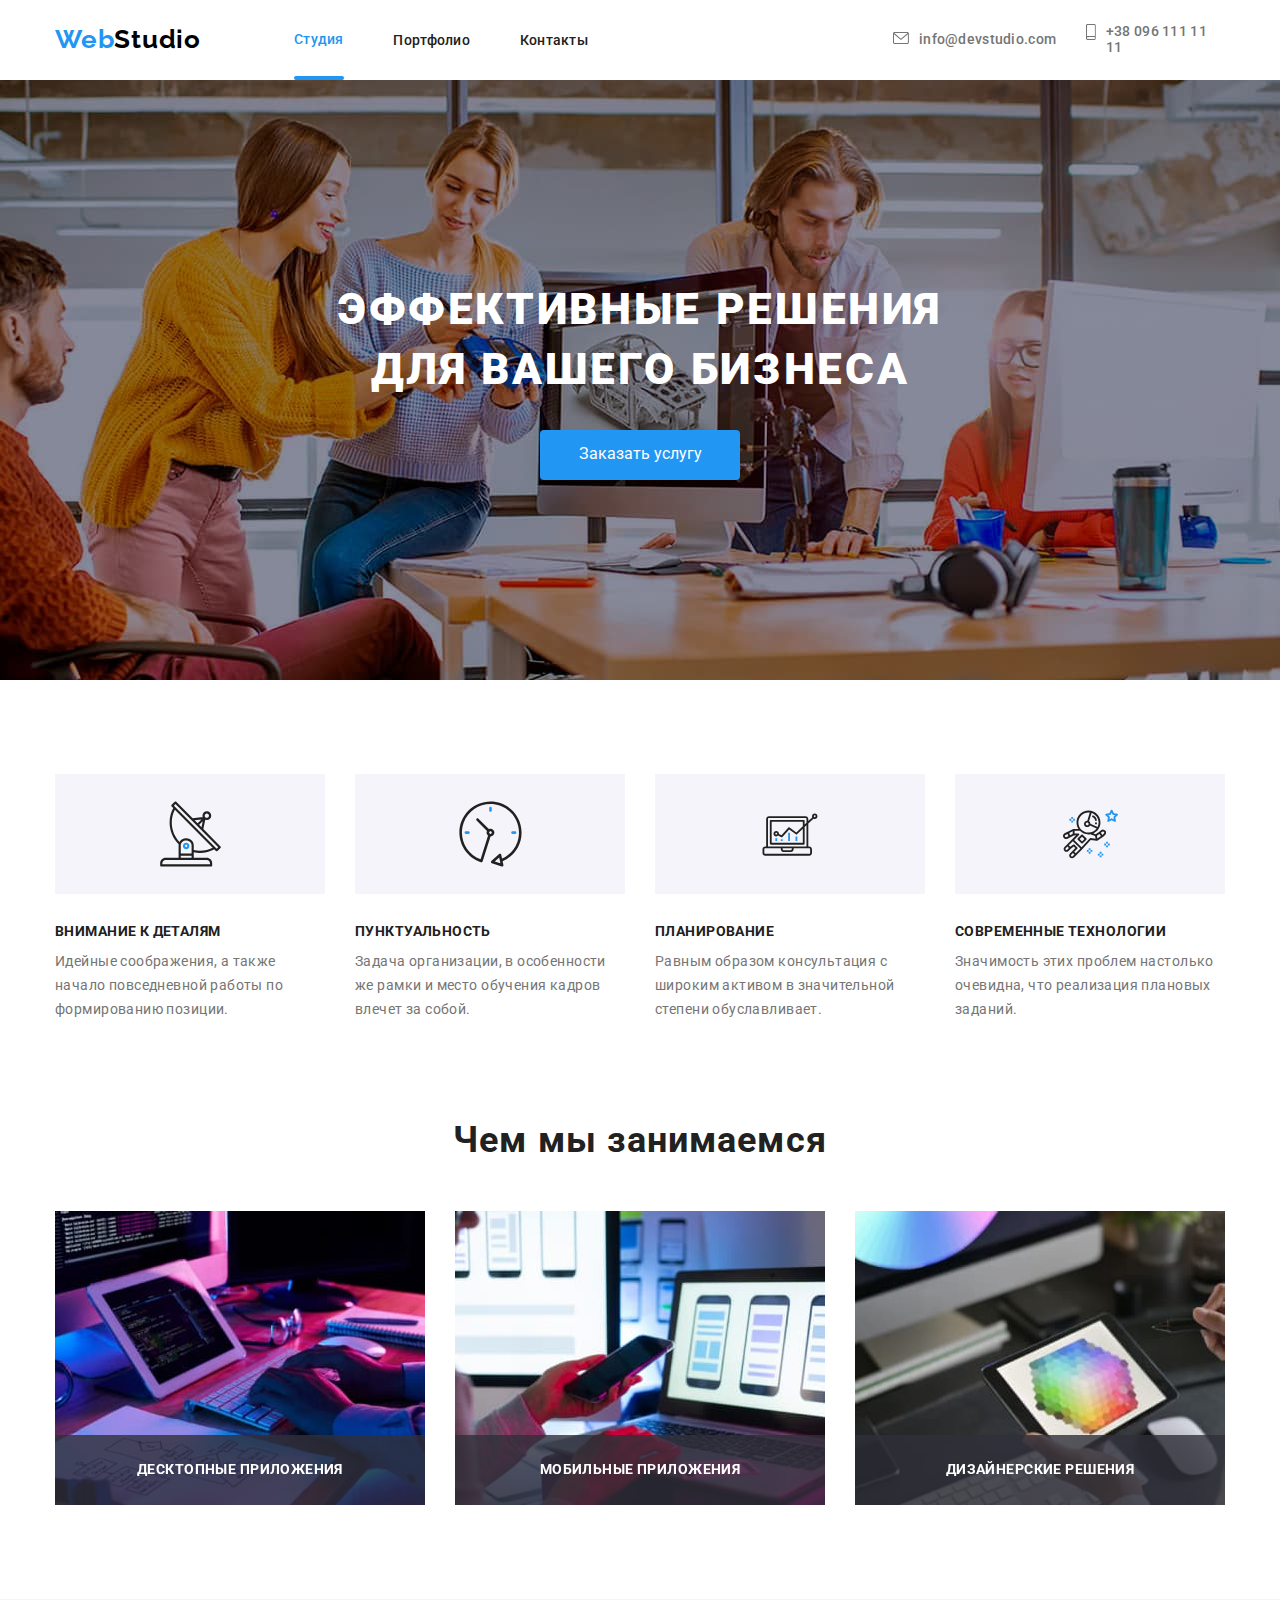
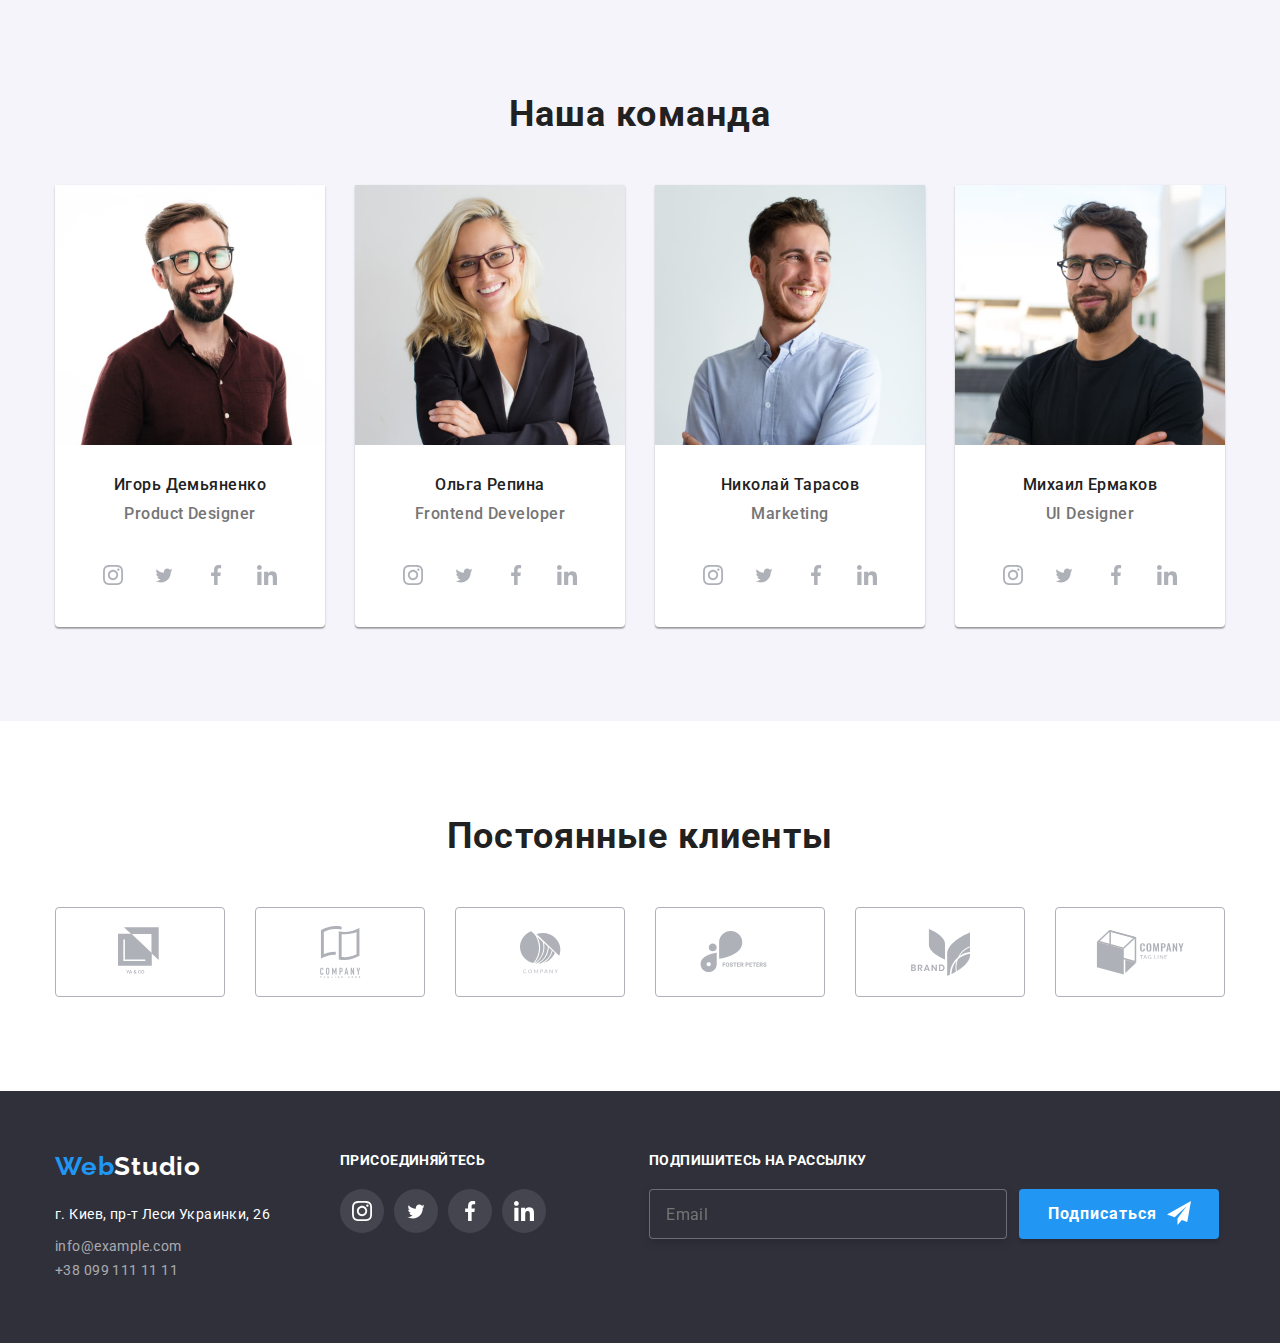
==== index.html @ d033cc45 "1st" ====
<!DOCTYPE html>
<html lang="ru">

<head>
    <meta charset="UTF-8" />
    <meta name="viewport" content="width=device-width, initial-scale=1.0" />
    <title>Web Studio</title>
    <link rel="stylesheet" href="./css/modern-normalize.min.css" />
    <link href="https://fonts.googleapis.com/css2?family=Raleway:wght@700&family=Roboto:wght@400;500;700&display=swap" rel="stylesheet">
    <link rel="stylesheet" href="./css/styles.css" />
</head>

<body>
    <!-- HEADER -->
    <header>
        <div class="main-container">
            <div class="header-block">
                <nav class="nav-container">
                    <div class="logo-top">
                        <a href="./index.html" lang="en"><span class="bluetext">Web</span>Studio</a>
                    </div>
                    <ul class="menu">
                        <li><a class="nav-con-style nav-item bluetext current-page" href="#studio">Студия</a></li>
                        <li><a class="nav-con-style nav-item" href="./portfolio.html">Портфолио</a></li>
                        <li><a class="nav-con-style nav-item" href="#contact">Контакты</a></li>
                    </ul>
                </nav>
                <ul class="contacts">
                    <li class="header-mail-phone">
                        <a class="nav-con-style contacts-item contacts-item-gap" href="mailto:info@devstudio.com">
                            <svg class="smartphone-envelope-icon" width="16" height="12">
                                <use href="./img/sprite/symbol-defs.svg#icon-envelope"></use>
                            </svg> info@devstudio.com
                        </a>
                    </li>
                    <li class="header-mail-phone">
                        <a class="nav-con-style contacts-item contacts-item-gap" href="tel:+380991111111">
                            <svg class="smartphone-envelope-icon" width="10" height="16">
                                <use href="./img/sprite/symbol-defs.svg#icon-smartphone"></use>
                            </svg> +38 096 111 11 11
                        </a>
                    </li>
                </ul>
            </div>
        </div>

    </header>
    <main>
        <!-- HERO -->
        <section class="hero">
            <div class="main-container">
                <div class="hero-block">
                    <h1 class="main-title">
                        Эффективные решения </br>
                        для вашего бизнеса
                    </h1>
                    <button class="main-title-button" data-modal-open href="">Заказать услугу</button>

                </div>
            </div>

        </section>
        <!-- ADVANTAGE -->
        <div class="main-container">
            <section class="advantage-container">
                <h2 hidden>Преимущества компании</h2>
                <ul class="advantage-list-container">
                    <li class="advantage-item">
                        <div class="icon-block">
                            <svg class="attention-icon" width="65" height="70">
                                <use href="./img/sprite/symbol-defs.svg#icon-antenna-1"></use>
                            </svg>
                        </div>
                        <h3 class="advantage-title">Внимание к деталям</h3>
                        <p class="advantage-text">
                            Идейные соображения, а также начало повседневной работы по формированию позиции.
                        </p>
                    </li>
                    <li class="advantage-item">
                        <div class="icon-block">
                            <svg class="punctuality-icon" width="65" height="70">
                                <use href="./img/sprite/symbol-defs.svg#icon-clock-1"></use>
                            </svg>
                        </div>
                        <h3 class="advantage-title">Пунктуальность</h3>
                        <p class="advantage-text">
                            Задача организации, в особенности же рамки и место обучения кадров влечет за собой.
                        </p>
                    </li>
                    <li class="advantage-item">
                        <div class="icon-block">
                            <svg class="planning-icon" width="70" height="55">
                                <use href="./img/sprite/symbol-defs.svg#icon-diagram-1"></use>
                            </svg>
                        </div>
                        <h3 class="advantage-title">Планирование</h3>
                        <p class="advantage-text">
                            Равным образом консультация с широким активом в значительной степени обуславливает.
                        </p>
                    </li>
                    <li class="advantage-item">
                        <div class="icon-block">
                            <svg class="technologies-icon" width="55" height="60">
                                <use href="./img/sprite/symbol-defs.svg#icon-astronaut-1"></use>
                            </svg>
                        </div>
                        <h3 class="advantage-title">Современные технологии</h3>
                        <p class="advantage-text">
                            Значимость этих проблем настолько очевидна, что реализация плановых заданий.
                        </p>
                    </li>
                </ul>
            </section>
        </div>
        <!-- OCCUPATION -->
        <div class="main-container">
            <section class="occupation">
                <h2 class="secondary-title">Чем мы занимаемся</h2>
                <ul class="occupation-container">
                    <li class="occupation-item">
                        <a href="">
                            <div class="occupation-card">
                                <img title="Десктопные приложения" src="./img/img1.jpg" alt="Десктопные приложения" width="370" height="294" />
                                <div class="occupation-card-label">
                                    <p class="occupation-description">Десктопные приложения</p>
                                </div>
                            </div>
                        </a>
                    </li>
                    <li class="occupation-item">
                        <a href="">
                            <div class="occupation-card">
                                <img title="Мобильные приложения" src="./img/img2.jpg" alt="Мобильные приложения" width="370" height="294" />
                                <div class="occupation-card-label">
                                    <p class="occupation-description">Мобильные приложения</p>
                                </div>
                            </div>
                        </a>
                    </li>
                    <li class="occupation-item">
                        <a href="">
                            <div class="occupation-card">
                                <img title="Дизайнерские решения" src="./img/img3.jpg" alt="Дизайнерские решения" width="370" height="294" />
                                <div class="occupation-card-label">
                                    <p class="occupation-description">Дизайнерские решения</p>
                                </div>
                            </div>
                        </a>
                    </li>
                </ul>
            </section>
        </div>
        <!-- TEAM -->
        <section class="team">
            <div class="main-container">
                <h2 class="secondary-title">Наша команда</h2>
                <ul class="team-container">
                    <li class="team-item">
                        <img class="employee-image" title="Игорь Демьяненко" src="./img/img-person1.jpg" alt="Фото Игорь Демьяненко" width="270" height="260" />
                        <h3 class="employee position-employee-style">Игорь Демьяненко</h3>
                        <p class="position position-employee-style" lang="en">Product Designer</p>
                        <ul class="team-items-icons">
                            <li>
                                <a class="team-icon" href="https://www.instagram.com">
                                    <svg class="team-card-icon-image" width="20" height="20" target="_blank" rel="noopener noreferer" aria-label="Instagram">
                                        <use href="./img/sprite/symbol-defs.svg#icon-instagram-2"></use>
                                    </svg>
                                </a>
                            </li>
                            <li>
                                <a class="team-icon" href="https://www.twitter.com">
                                    <svg class="team-card-icon-image" width="20" height="17" target="_blank" rel="noopener noreferer" aria-label="Twitter">
                                        <use href="./img/sprite/symbol-defs.svg#icon-twitter-1"></use>
                                    </svg>
                                </a>
                            </li>
                            <li>
                                <a class="team-icon" href="https://www.facebook.com/">
                                    <svg class="team-card-icon-image" width="20" height="20" target="_blank" rel="noopener noreferer" aria-label="Facebook">
                                        <use href="./img/sprite/symbol-defs.svg#icon-facebook-1"></use>
                                    </svg>
                                </a>
                            </li>
                            <li>
                                <a class="team-icon" href="https://www.linkedin.com">
                                    <svg class="team-card-icon-image" width="20" height="20" target="_blank" rel="noopener noreferer" aria-label="LinkedIn">
                                        <use href="./img/sprite/symbol-defs.svg#icon-linkedin-1-1"></use>
                                    </svg>
                                </a>
                            </li>
                        </ul>
                    </li>
                    <li class="team-item">
                        <img class="employee-image" title="Ольга Репина" src="./img/img-person2.jpg" alt="Фото Ольга Репина" width="270" height="260" />
                        <h3 class="employee position-employee-style">Ольга Репина</h3>
                        <p class="position position-employee-style" lang="en">Frontend Developer</p>
                        <ul class="team-items-icons">
                            <li>
                                <a class="team-icon" href="https://www.instagram.com">
                                    <svg class="team-card-icon-image" width="20" height="20" target="_blank" rel="noopener noreferer" aria-label="Instagram">
                                        <use href="./img/sprite/symbol-defs.svg#icon-instagram-2"></use>
                                    </svg>
                                </a>
                            </li>
                            <li>
                                <a class="team-icon" href="https://www.twitter.com">
                                    <svg class="team-card-icon-image" width="20" height="17" target="_blank" rel="noopener noreferer" aria-label="Twitter">
                                        <use href="./img/sprite/symbol-defs.svg#icon-twitter-1"></use>
                                    </svg>
                                </a>
                            </li>
                            <li>
                                <a class="team-icon" href="https://www.facebook.com/">
                                    <svg class="team-card-icon-image" width="20" height="20" target="_blank" rel="noopener noreferer" aria-label="Facebook">
                                        <use href="./img/sprite/symbol-defs.svg#icon-facebook-1"></use>
                                    </svg>
                                </a>
                            </li>
                            <li>
                                <a class="team-icon" href="https://www.linkedin.com">
                                    <svg class="team-card-icon-image" width="20" height="20" target="_blank" rel="noopener noreferer" aria-label="LinkedIn">
                                        <use href="./img/sprite/symbol-defs.svg#icon-linkedin-1-1"></use>
                                    </svg>
                                </a>
                            </li>
                        </ul>
                    </li>
                    <li class="team-item">
                        <img class="employee-image" title="Николай Тарасов" src="./img/img-person3.jpg" alt="Фото Николай Тарасов" width="270" height="260" />
                        <h3 class="employee position-employee-style">Николай Тарасов</h3>
                        <p class="position position-employee-style" lang="en">Marketing</p>
                        <ul class="team-items-icons">
                            <li>
                                <a class="team-icon" href="https://www.instagram.com">
                                    <svg class="team-card-icon-image" width="20" height="20" target="_blank" rel="noopener noreferer" aria-label="Instagram">
                                        <use href="./img/sprite/symbol-defs.svg#icon-instagram-2"></use>
                                    </svg>
                                </a>
                            </li>
                            <li>
                                <a class="team-icon" href="https://www.twitter.com">
                                    <svg class="team-card-icon-image" width="20" height="17" target="_blank" rel="noopener noreferer" aria-label="Twitter">
                                        <use href="./img/sprite/symbol-defs.svg#icon-twitter-1"></use>
                                    </svg>
                                </a>
                            </li>
                            <li>
                                <a class="team-icon" href="https://www.facebook.com/">
                                    <svg class="team-card-icon-image" width="20" height="20" target="_blank" rel="noopener noreferer" aria-label="Facebook">
                                        <use href="./img/sprite/symbol-defs.svg#icon-facebook-1"></use>
                                    </svg>
                                </a>
                            </li>
                            <li>
                                <a class="team-icon" href="https://www.linkedin.com">
                                    <svg class="team-card-icon-image" width="20" height="20" target="_blank" rel="noopener noreferer" aria-label="LinkedIn">
                                        <use href="./img/sprite/symbol-defs.svg#icon-linkedin-1-1"></use>
                                    </svg>
                                </a>
                            </li>
                        </ul>
                    </li>
                    <li class="team-item">
                        <img class="employee-image" title="Михаил Ермаков" src="./img/img-person4.jpg" alt="Фото Михаил Ермаков" width="270" height="260" />
                        <h3 class="employee position-employee-style">Михаил Ермаков</h3>
                        <p class="position position-employee-style" lang="en">UI Designer</p>
                        <ul class="team-items-icons">
                            <li>
                                <a class="team-icon" href="https://www.instagram.com">
                                    <svg class="team-card-icon-image" width="20" height="20" target="_blank" rel="noopener noreferer" aria-label="Instagram">
                                        <use href="./img/sprite/symbol-defs.svg#icon-instagram-2"></use>
                                    </svg>
                                </a>
                            </li>
                            <li>
                                <a class="team-icon" href="https://www.twitter.com">
                                    <svg class="team-card-icon-image" width="20" height="17" target="_blank" rel="noopener noreferer" aria-label="Twitter">
                                        <use href="./img/sprite/symbol-defs.svg#icon-twitter-1"></use>
                                    </svg>
                                </a>
                            </li>
                            <li>
                                <a class="team-icon" href="https://www.facebook.com/">
                                    <svg class="team-card-icon-image" width="20" height="20" target="_blank" rel="noopener noreferer" aria-label="Facebook">
                                        <use href="./img/sprite/symbol-defs.svg#icon-facebook-1"></use>
                                    </svg>
                                </a>
                            </li>
                            <li>
                                <a class="team-icon" href="https://www.linkedin.com">
                                    <svg class="team-card-icon-image" width="20" height="20" target="_blank" rel="noopener noreferer" aria-label="LinkedIn">
                                        <use href="./img/sprite/symbol-defs.svg#icon-linkedin-1-1"></use>
                                    </svg>
                                </a>
                            </li>
                        </ul>
                    </li>
                </ul>
            </div>
        </section>
        <!-- CLIENTS -->
        <div class="main-container">
            <section class="clients">
                <h2 class="secondary-title">Постоянные клиенты</h2>
                <ul class="clients-block">
                    <li>
                        <a class="clients-item" href="">
                            <svg class="client-image" width="45" height="50">
                                <use href="./img/sprite/symbol-defs.svg#icon-logo-1"></use>
                            </svg>
                        </a>
                    </li>
                    <li>
                        <a class="clients-item" href="">
                            <svg class="client-image" width="45" height="52">
                                <use href="./img/sprite/symbol-defs.svg#icon-logo-2"></use>
                            </svg>
                        </a>
                    </li>
                    <li>
                        <a class="clients-item" href="">

                            <svg class="client-image" width="41" height="43">
                                <use href="./img/sprite/symbol-defs.svg#icon-logo-3"></use>
                            </svg>

                        </a>
                    </li>
                    <li>
                        <a class="clients-item" href="">

                            <svg class="client-image" width="80" height="42">
                                <use href="./img/sprite/symbol-defs.svg#icon-logo-4"></use>
                            </svg>

                        </a>
                    </li>
                    <li>
                        <a class="clients-item" href="">

                            <svg class="client-image" width="59" height="47">
                                <use href="./img/sprite/symbol-defs.svg#icon-logo-5"></use>
                            </svg>

                        </a>
                    </li>
                    <li>
                        <a class="clients-item" href="">

                            <svg class="client-image" width="89" height="45">
                                <use href="./img/sprite/symbol-defs.svg#icon-logo-6"></use>
                            </svg>

                        </a>
                    </li>
                </ul>

            </section>
        </div>
    </main>
    <!-- FOOTER -->
    <footer class="footer">
        <div class="main-container">
            <div class="footer-wrapper">
                <div class="footer-logo-contacts">
                    <div class="logo-bottom">
                        <a href="" id="studio" lang="en"><span class="bluetext">Web</span><span
                                class="whitetext">Studio</span></a>
                    </div>
                    <address class="address">
                        <p><a id="contact"></a></p>
                        <ul class="address-list">
                            <li class="address-item address-style">г. Киев, пр-т Леси Украинки, 26</li>
                            <li><a class="address-link address-style"
                                    href="mailto:info@example.com">info@example.com</a>
                            </li>
                            <li><a class="address-link address-style" href="tel:+380991111111">+38 099 111 11 11</a>
                            </li>
                        </ul>
                    </address>
                </div>
                <section class="join">
                    <p class="join-title">присоединяйтесь</p>
                    <ul class="footer-icons">
                        <li>
                            <a href="https://www.instagram.com" class="footer-icon-item">
                                <svg class="footer-icon-image" width="20" height="20" target="_blank" rel="noopener noreferer" aria-label="Instagram">
                                    <use href="./img/sprite/symbol-defs.svg#icon-instagram-2-1"></use>
                                </svg>
                            </a>
                        </li>
                        <li>
                            <a href="https://www.twitter.com" class="footer-icon-item">
                                <svg class="footer-icon-image" width="20" height="17" target="_blank" rel="noopener noreferer" aria-label="Twitter">
                                    <use href="./img/sprite/symbol-defs.svg#icon-twitter-1-1"></use>
                                </svg>
                            </a>
                        </li>
                        <li>
                            <a href="https://www.facebook.com/" class="footer-icon-item">
                                <svg class="footer-icon-image" width="20" height="20" target="_blank" rel="noopener noreferer" aria-label="Facebook">
                                    <use href="./img/sprite/symbol-defs.svg#icon-facebook-1-1"></use>
                                </svg>
                            </a>
                        </li>
                        <li>
                            <a href="https://www.linkedin.com" class="footer-icon-item">
                                <svg class="footer-icon-image" width="20" height="20" target="_blank" rel="noopener noreferer" aria-label="LinkedIn">
                                    <use href="./img/sprite/symbol-defs.svg#icon-linkedin-1-2"></use>
                                </svg>
                            </a>
                        </li>
                    </ul>
                </section>
                <section class="subscription">
                    <p class="join-title">Подпишитесь на рассылку</p>
                    <form class="subscription-form" action="#">
                        <input class="subscription-field" type="email" name="subscription-field" placeholder="Email">
                        <a class="subscription-btn-block">
                            <button class="subscription-btn">Подписаться</button>
                            <!-- <svg class="subscription-img">
                                <use href="./img/sprite/symbol-defs-form.svg#icon-icon-send" width="24" height="24">
                                </use>
                            </svg> -->
                            <img class="subscription-img" src="./img/form-icons/icon-send.svg" alt="">
                        </a>
                    </form>
                </section>
            </div>

        </div>
    </footer>
    <!-- MODAL WINDOW -->
    <div class="backdrop is-hidden" data-modal>
        <div class="modal">
            <div class="close-btn" data-modal-close>
                <svg class="close-cross" width="18" height="18">
                    <use href="./img/sprite/symbol-defs-form.svg#icon-close-black-18dp"></use>
                </svg>
            </div>
            <form class="modal-form" action="">
                <h3 class="modal-title">Оставьте свои данные, мы вам перезвоним</h3>

                <div class="modal-row">
                    <label class="modal-input-label" for="input-name">Имя</label>
                    <div class="input-block">
                        <input class="modal-input-field" type="text" name="name" id="input-name" placeholder=" ">
                        <svg class="modal-icon-item">
                            <use href="./img/sprite/symbol-defs-form.svg#icon-person-black-18dp-1" width="18"
                                height="18">
                            </use>
                        </svg>
                    </div>
                </div>
                <div class="modal-row">
                    <label class="modal-input-label" for="input-phone">Телефон</label>
                    <div class="input-block">
                        <input class="modal-input-field" type="text" name="phone" id="input-phone" placeholder=" ">
                        <svg class="modal-icon-item">
                            <use href="./img/sprite/symbol-defs-form.svg#icon-phone-black-18dp-1" width="18"
                                height="18">
                            </use>
                        </svg>
                    </div>
                </div>
                <div class="modal-row">
                    <label class="modal-input-label" for="input-email">Почта</label>
                    <div class="input-block">
                        <input class="modal-input-field" type="text" name="email" id="input-email" placeholder=" ">
                        <svg class="modal-icon-item">
                            <use href="./img/sprite/symbol-defs-form.svg#icon-email-black-18dp-1" width="18"
                                height="18">
                            </use>
                        </svg>
                    </div>
                </div>
                <div class="modal-row">
                    <label class="modal-input-label" for="input-comment">Комментарий</label>
                    <div class="input-block">
                        <textarea class="modal-input-field-comment" name="comment" id="input-comment" placeholder="Введите текст"></textarea>
                    </div>
                </div>
                <label class="terms-accept">
                    <input class="check-input" type="checkbox">
                    <span class="check-box"></span>
                    Соглашаюсь с рассылкой и принимаю
                    <a class="contact-terms">Условия договора</a>
                </label>

                <button class="main-title-button">Отправить</button>
            </form>
        </div>

    </div>
    <!-- SCRIPTS -->
    <script src="./js/modal.js"></script>

</body>

</html>
---- css/styles.css ----
/*Палитра цветов*/

:root {
    --logo-black-color: #000;
    --primary-white-color: #ffffff;
    --background-team-color: #f5f4fa;
    --nav-and-title-color: #212121;
    --contacts-paragraph-employee-position-color: #757575;
    --blue-text-color: #2196f3;
    --background-dark-color: #2f303a;
    --background-button-color: #f5f4fa;
    --address-link-color: rgba(255, 255, 255, 0.6);
    --card-border-color: #eeeeee;
    --icon-grey-color: #afb1b8;
}

html {
    box-sizing: border-box;
}

*,
*::before,
*::after {
    box-sizing: inherit;
    margin-bottom: 0;
}

*:hover,
*:focus {
    color: var(--blue-text-color);
    transition: all 250ms cubic-bezier(0.4, 0, 0.2, 1);
}

body {
    background-color: var(--primary-white-color);
    font-family: "Roboto", sans-serif;
}

body a {
    color: var(--logo-black-color);
    text-decoration: none;
}


/* body a,
button:hover {
    transition: all 750ms cubic-bezier(0.4, 0, 0.2, 1);
} */

body a:focus,
body a:hover {
    color: var(--blue-text-color);
}

body li {
    list-style: none;
}

img {
    display: inline-block;
    max-width: 100%;
    height: auto;
}

h1,
h2,
h3,
p {
    margin-top: 0;
}

ul {
    margin: 0;
    padding: 0;
}

.main-container {
    width: 1200px;
    padding: 0 15px 0 15px;
    margin: 0 auto;
}


/*HEADER*/

.header-block {
    display: flex;
    align-items: center;
    height: 80px;
}

.nav-container {
    display: flex;
    align-items: center;
    margin-right: 305px;
}

.logo-top {
    color: var(--logo-black-color);
    font-family: "Raleway", sans-serif;
    font-weight: 700;
    font-size: 26px;
    line-height: 1.2;
    letter-spacing: 0.03em;
    margin-right: 93px;
}

.menu {
    display: flex;
    align-items: center;
    width: 294px;
    justify-content: space-between;
}

.nav-con-style {
    font-weight: 500;
    font-size: 14px;
    line-height: 1.14;
    letter-spacing: 0.02em;
}

.nav-item {
    color: var(--nav-and-title-color);
}

.current-page {
    position: relative;
    padding: 32px 0px;
    display: block;
}

.current-page::before {
    position: absolute;
    content: "";
    display: block;
    bottom: 0;
    left: 0;
    right: 0;
    width: 100%;
    height: 4px;
    background-color: var(--blue-text-color);
    border-radius: 2px;
}


/* .current-page:hover::before {
    opacity: 1;
} */

.contacts {
    display: flex;
    width: 100%;
    justify-content: space-between;
    align-items: center;
}

.contacts-item {
    color: var(--contacts-paragraph-employee-position-color);
}

.nav-item:hover {
    color: var(--blue-text-color);
}

.contacts-item:hover {
    color: var(--blue-text-color);
}

.header-mail-phone {
    display: flex;
    align-items: center;
    margin-right: 30px;
}

.smartphone-envelope-icon {
    fill: var(--contacts-paragraph-employee-position-color);
    margin-right: 10px;
}

.header-mail-phone:last-child {
    margin-right: 0;
}


/* .header-mail-phone:hover .smartphone-envelope-icon {
    fill: var(--blue-text-color);
}

.header-mail-phone:hover .contacts-item {
    color: var(--blue-text-color);
} */

.smartphone-envelope-icon {
    fill: currentColor;
}

.contacts-item-gap {
    display: flex;
}


/*HERO*/

.hero {
    background-color: rgba(47, 48, 58, 0.4);
    background-image: url("../img/hero-img.jpg");
    background-position: center center;
    background-repeat: no-repeat;
    background-size: cover;
}

.hero-block {
    display: block;
    text-align: center;
    width: 1170px;
    height: 600px;
    margin-bottom: 94px;
}

.main-title {
    font-family: Roboto, sans-serif;
    font-style: normal;
    font-weight: 900;
    font-size: 44px;
    line-height: 1.36;
    text-align: center;
    letter-spacing: 0.06em;
    text-transform: uppercase;
    color: var(--primary-white-color);
    padding-top: 200px;
    padding-bottom: 30px;
}

.secondary-title {
    font-weight: 700;
    font-size: 36px;
    line-height: 1.17;
    text-align: center;
    letter-spacing: 0.03em;
    color: var(--nav-and-title-color);
    margin-bottom: 50px;
    padding-top: 94px;
}

.main-title-button {
    display: flex;
    justify-content: center;
    align-items: center;
    text-align: center;
    width: 200px;
    height: 50px;
    background-color: var(--blue-text-color);
    box-shadow: 0px 4px 4px rgba(0, 0, 0, 0.15);
    border-radius: 4px;
    margin: 0 auto;
    color: var(--primary-white-color);
    padding: 10px 32px;
    border: none;
}

.main-title-button:hover,
.main-title-button:focus {
    color: var(--blue-text-color);
    background-color: var(--primary-white-color);
}


/*ADVANTAGES*/

.advantage-container {}

.advantage-list-container {
    display: flex;
    /* width: calc((100% - 90px) / 4); */
}

.advantage-item {
    display: block;
    margin-right: 30px;
}

.advantage-item:nth-child(4n) {
    margin-right: 0;
}

.icon-block {
    background-color: #f5f4fa;
    display: flex;
    justify-content: center;
    align-items: center;
    width: 100%;
    height: 120px;
    margin-bottom: 30px;
}

.advantage-title {
    font-weight: 700;
    font-size: 14px;
    line-height: 1.14;
    letter-spacing: 0.03em;
    text-transform: uppercase;
    color: var(--nav-and-title-color);
    margin-bottom: 10px;
}

.advantage-text {
    font-weight: 400;
    font-size: 14px;
    line-height: 1.7;
    letter-spacing: 0.03em;
    color: var(--contacts-paragraph-employee-position-color);
    width: 270px;
    height: 75px;
}


/*OCCUPATION*/

.occupation {}

.occupation-container {
    display: flex;
    margin-bottom: 94px;
}

.occupation-item {
    display: block;
    margin-right: 30px;
    margin-bottom: 0px;
}

.occupation-item img {
    display: block;
}

.occupation-card {
    position: relative;
}

.occupation-card-label {
    position: absolute;
    display: flex;
    justify-content: center;
    align-items: center;
    bottom: 0;
    left: 0;
    right: 0;
    width: 100%;
    height: 70px;
    background: rgba(47, 48, 58, 0.8);
    z-index: 1;
}

.occupation-description {
    font-weight: bold;
    font-size: 14px;
    line-height: 1.14;
    text-align: center;
    letter-spacing: 0.03em;
    text-transform: uppercase;
    color: var(--primary-white-color);
}

.occupation-item:nth-child(3n) {
    margin-right: 0px;
}


/*TEAM*/

.team {
    background-color: var(--background-team-color);
    padding-bottom: 94px;
}

.team-container {
    display: flex;
}

.team-item {
    display: block;
    max-width: 100%;
    height: auto;
    background-color: var(--primary-white-color);
    text-align: center;
    box-shadow: 0px 1px 3px rgba(0, 0, 0, 0.12), 0px 1px 1px rgba(0, 0, 0, 0.14), 0px 2px 1px rgba(0, 0, 0, 0.2);
    border-radius: 0px 0px 4px 4px;
    margin-right: 30px;
}

.team-item:nth-child(4n) {
    margin-right: 0px;
}

.employee-image {
    display: block;
    margin-bottom: 30px;
}

.position-employee-style {
    font-weight: 500;
    font-size: 16px;
    line-height: 1.19;
    letter-spacing: 0.03em;
}

.employee {
    color: var(--nav-and-title-color);
    margin-bottom: 10px;
}

.position {
    color: var(--contacts-paragraph-employee-position-color);
    padding-bottom: 30px;
}

.team-items-icons {
    display: flex;
    justify-content: space-around;
    align-items: center;
    margin: 0 32px 30px 32px;
}

.team-icon {
    display: flex;
    justify-content: center;
    align-items: center;
    width: 44px;
    height: 44px;
    border-radius: 50%;
}

.team-icon:hover,
.team-icon:focus {
    background-color: var(--blue-text-color);
}

.team-card-icon-image {
    fill: var(--icon-grey-color);
}

.team-icon:hover .team-card-icon-image,
.team-icon:focus .team-card-icon-image {
    fill: var(--primary-white-color);
}


/*CLIENTS*/

.clients-block {
    display: flex;
    justify-content: space-between;
    margin-bottom: 94px;
}

.client-block a {
    display: block;
}

.clients-item {
    display: flex;
    justify-content: center;
    align-items: center;
    width: 170px;
    height: 90px;
    border: var(--icon-grey-color) 1px solid;
    box-sizing: border-box;
    border-radius: 4px;
    margin-right: 30px;
}

.clients-item:last-child {
    margin-right: 0;
}

.clients-item:hover {
    border-color: var(--blue-text-color);
}

.clients-item:focus {
    border-color: var(--blue-text-color);
}


/* .client-image {
    fill: currentColor;
} */

.client-image {
    fill: var(--icon-grey-color);
    margin: 0;
}

.clients-item:hover .client-image {
    fill: var(--blue-text-color);
}

.clients-item:focus .client-image {
    fill: var(--blue-text-color);
}


/*FOOTER*/

.footer {
    background-color: var(--background-dark-color);
    padding: 60px 0px 60px 0px;
    display: flex;
}

.footer-wrapper {
    display: flex;
}

.footer-logo-contacts {
    margin-right: 70px;
}

.logo-bottom {
    color: var(--primary-white-color);
    font-family: "Raleway", sans-serif;
    font-weight: 700;
    font-size: 26px;
    line-height: 1.2;
    letter-spacing: 0.03em;
    margin-bottom: 20px;
}

.whitetext {
    color: var(--primary-white-color);
}

.whitetext:focus {
    color: var(--blue-text-color);
}

.whitetext:hover {
    color: var(--blue-text-color);
}

.address {}

.address-list {}

.address-style {
    font-style: normal;
    font-weight: normal;
    font-size: 14px;
    line-height: 1.7;
    letter-spacing: 0.03em;
}

.address-item {
    color: var(--primary-white-color);
    display: inline-block;
    margin-bottom: 9px;
}

.address-link {
    color: var(--address-link-color);
    margin-bottom: 9px;
}

.address-link:last-child {
    margin-bottom: 0px;
}

.bluetext {
    color: var(--blue-text-color);
}

.join {
    display: inline-block;
}

.join-title {
    display: inline-block;
    font-weight: bold;
    font-size: 14px;
    line-height: 1.14;
    letter-spacing: 0.03em;
    text-transform: uppercase;
    color: #ffffff;
    margin-bottom: 20px;
}

.footer-icons {
    display: flex;
    margin-right: 93px;
}

.footer-icon-item {
    display: flex;
    justify-content: center;
    align-items: center;
    width: 44px;
    height: 44px;
    border-radius: 50%;
    background-color: #44454e;
    margin-right: 10px;
}

.footer-icon-item:hover,
.footer-icon-item:focus {
    background-color: var(--blue-text-color);
}


/* .whitetext:hover {
    color: var(--blue-text-color);
} */

.footer-icon-image {}


/* .footer-icon-item:last-child {
    margin-right: 0;
} */

.subscription {}

.subscription-form {
    display: flex;
    align-items: center;
}

.subscription-field {
    width: 358px;
    height: 50px;
    font-weight: normal;
    font-size: 16px;
    line-height: 20px;
    display: flex;
    align-items: center;
    letter-spacing: 0.03em;
    color: rgba(255, 255, 255, 0.6);
    background-color: var(--background-dark-color);
    border: 1px solid rgba(255, 255, 255, 0.3);
    filter: drop-shadow(0px 4px 4px rgba(0, 0, 0, 0.15));
    border-radius: 4px;
    padding-left: 16px;
    margin-right: 12px;
}

.subscription-btn-block {
    position: relative;
    display: inline-block;
}

.subscription-btn {
    background-color: var(--blue-text-color);
    width: 200px;
    height: 50px;
    font-weight: bold;
    font-size: 16px;
    line-height: 1.875;
    display: flex;
    align-items: center;
    text-align: center;
    letter-spacing: 0.06em;
    color: #ffffff;
    box-shadow: 0px 4px 4px rgba(0, 0, 0, 0.15);
    border-radius: 4px;
    border: none;
    padding: 10px 0px 10px 29px;
}

.subscription-img {
    position: absolute;
    bottom: 12px;
    right: 48px;
    top: 12px;
    left: 148px;
}


/*Portfolio styles*/

.portfolio-header-underline {
    border-bottom: 1px solid #ececec;
}

.filter {
    display: flex;
    justify-content: center;
    max-width: 611px;
    margin-bottom: 50px;
}

.filter-position {
    display: flex;
    justify-content: center;
    padding-top: 94px;
}

.filter-item {
    margin-right: 8px;
}

.filter-item:last-child {
    margin-right: 0px;
}

.btn-style {
    font-weight: 500;
    font-size: 16px;
    line-height: 1.63;
    letter-spacing: 0.03em;
    color: var(--nav-and-title-color);
    background-color: var(--background-button-color);
    border: transparent;
    border-radius: 4px;
    width: 128px;
    height: 38px;
    cursor: pointer;
}

.btn-style-all {
    width: 73px;
}

.btn-style:hover,
.btn-style:focus {
    background-color: var(--blue-text-color);
    color: var(--primary-white-color);
    box-shadow: 0px 3px 1px rgba(0, 0, 0, 0.1), 0px 1px 2px rgba(0, 0, 0, 0.08), 0px 2px 2px rgba(0, 0, 0, 0.12);
}

.project-container {
    display: flex;
    flex-wrap: wrap;
    margin-bottom: 94px;
}

.project-card {
    display: block;
    max-width: 100%;
    height: auto;
    margin-bottom: 30px;
    margin-right: 30px;
}

.project-card:nth-child(3n) {
    margin-right: 0px;
}

.project-card:nth-last-child(-n+3) {
    margin-bottom: 0px;
}

.project-card:hover {
    box-shadow: 0px 1px 1px rgba(0, 0, 0, 0.12), 0px 4px 4px rgba(0, 0, 0, 0.06), 1px 4px 6px rgba(0, 0, 0, 0.16);
}

.project-image {
    display: block;
}

.project-block {
    position: relative;
    display: block;
    overflow: hidden;
}

.project-image-info {
    position: absolute;
    display: flex;
    justify-content: center;
    align-items: center;
    background: rgba(33, 150, 243, 0.9);
    width: 100%;
    height: 100%;
    top: 100%;
    transition: transform 250ms cubic-bezier(0.4, 0, 0.2, 1);
}

.project-image-text {
    font-weight: normal;
    font-size: 18px;
    line-height: 1.56;
    letter-spacing: 0.03em;
    color: #ffffff;
    padding: 63px 24px;
}

.project-block:hover .project-image-info {
    transform: translateY(-100%);
}

.project-card a:focus .project-image-info {
    transform: translateY(-100%);
}

.under-image-text {
    display: block;
    width: 370px;
    height: 110px;
    padding: 20px 24px;
    border-left: 1px solid var(--card-border-color);
    border-right: 1px solid var(--card-border-color);
    border-bottom: 1px solid var(--card-border-color);
}

.project-name {
    display: block;
    font-weight: 700;
    font-size: 18px;
    line-height: 2;
    letter-spacing: 0.06em;
    color: var(--nav-and-title-color);
    margin-bottom: 4px;
}

.description {
    display: block;
    font-weight: normal;
    font-size: 16px;
    line-height: 1.9;
    letter-spacing: 0.03em;
    color: var(--contacts-paragraph-employee-position-color);
}


/*MODAL WINDOWS*/

.backdrop {
    position: fixed;
    top: 0;
    left: 0;
    width: 100%;
    height: 100%;
    background-color: rgba(0, 0, 0, 0.2);
}

.backdrop.is-hidden {
    opacity: 0;
    pointer-events: none;
}

.modal {
    position: absolute;
    width: 528px;
    height: 581px;
    background-color: #ffffff;
    top: 50%;
    left: 50%;
    transform: translate(-50%, -50%);
}

.close-btn {
    position: absolute;
    width: 30px;
    height: 30px;
    right: 8px;
    top: 8px;
    background: #ffffff;
    border: 1px solid rgba(0, 0, 0, 0.1);
    border-radius: 50%;
}

.close-cross {
    position: absolute;
    top: 50%;
    left: 50%;
    transform: translate(-50%, -50%);
}

.close-btn:hover .close-cross {
    fill: var(--blue-text-color);
}

.modal-form {
    display: flex;
    align-items: center;
    flex-direction: column;
    margin: 0, auto;
}

.modal-title {
    display: block;
    font-weight: bold;
    font-size: 20px;
    line-height: 23px;
    text-align: center;
    letter-spacing: 0.03em;
    color: #212121;
    padding: 40px 40px 12px;
}

.modal-row {
    display: flex;
    flex-direction: column;
    margin-bottom: 10px;
}

.modal-input-label {
    font-weight: normal;
    font-size: 12px;
    line-height: 14px;
    letter-spacing: 0.01em;
    color: #757575;
    margin-bottom: 4px;
}

.input-block {
    position: relative;
}

.modal-input-field {
    display: block;
    width: 448px;
    height: 40px;
    border: 1px solid rgba(33, 33, 33, 0.2);
    border-radius: 4px;
}

.modal-icon-item {
    position: absolute;
    top: 11px;
    left: 12px;
    bottom: 11px;
}

.input-block:hover .modal-icon-item {
    fill: var(--blue-text-color);
}

.input-block:hover .modal-input-field {
    border-color: var(--blue-text-color);
}

.modal-input-field-comment {
    resize: none;
    display: block;
    width: 448px;
    height: 120px;
    border: 1px solid rgba(33, 33, 33, 0.2);
    border-radius: 4px;
    font-weight: normal;
    font-size: 12px;
    line-height: 14px;
    letter-spacing: 0.01em;
    color: rgba(117, 117, 117, 0.5);
    padding: 12px 16px;
}

.input-block:hover .modal-input-field-comment {
    border-color: var(--blue-text-color);
}

.terms-accept {
    display: inline-block;
    font-weight: normal;
    font-size: 14px;
    line-height: 24px;
    letter-spacing: 0.03em;
    color: #757575;
    padding-left: 30px;
    margin-bottom: 30px;
}

.contact-terms {
    text-decoration-line: underline;
    color: #2196f3;
}

.check-input {
    position: absolute;
    width: 1px;
    height: 1px;
    overflow: hidden;
    clip: rect(0 0 0 0);
}

.check-box {
    position: absolute;
    display: inline-block;
    width: 20px;
    height: 20px;
    overflow: hidden;
    background-image: url("../img/form-icons/checksquare.svg");
    background-repeat: no-repeat;
    transform: translate(-20px, 4px);
}

.check-input:checked+.check-box {
    background-image: url("../img/form-icons/icon-check.svg");
}
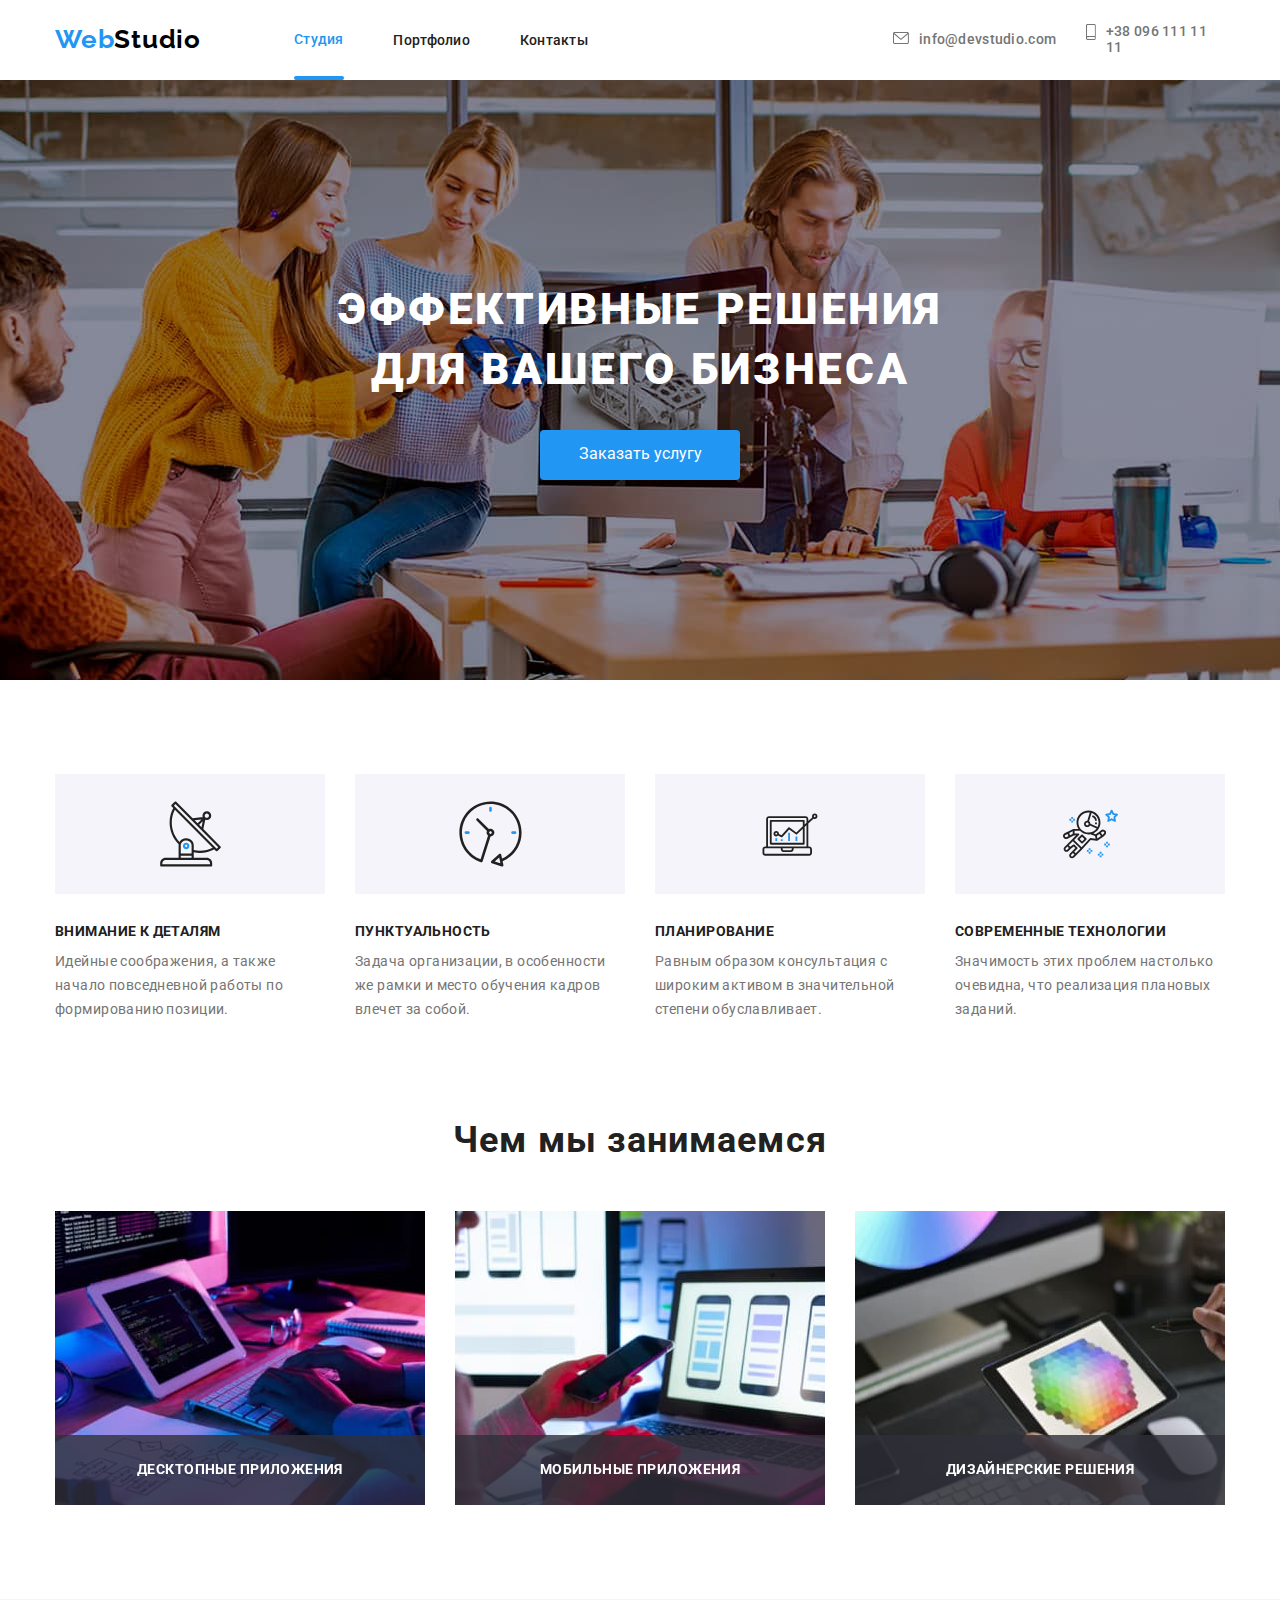
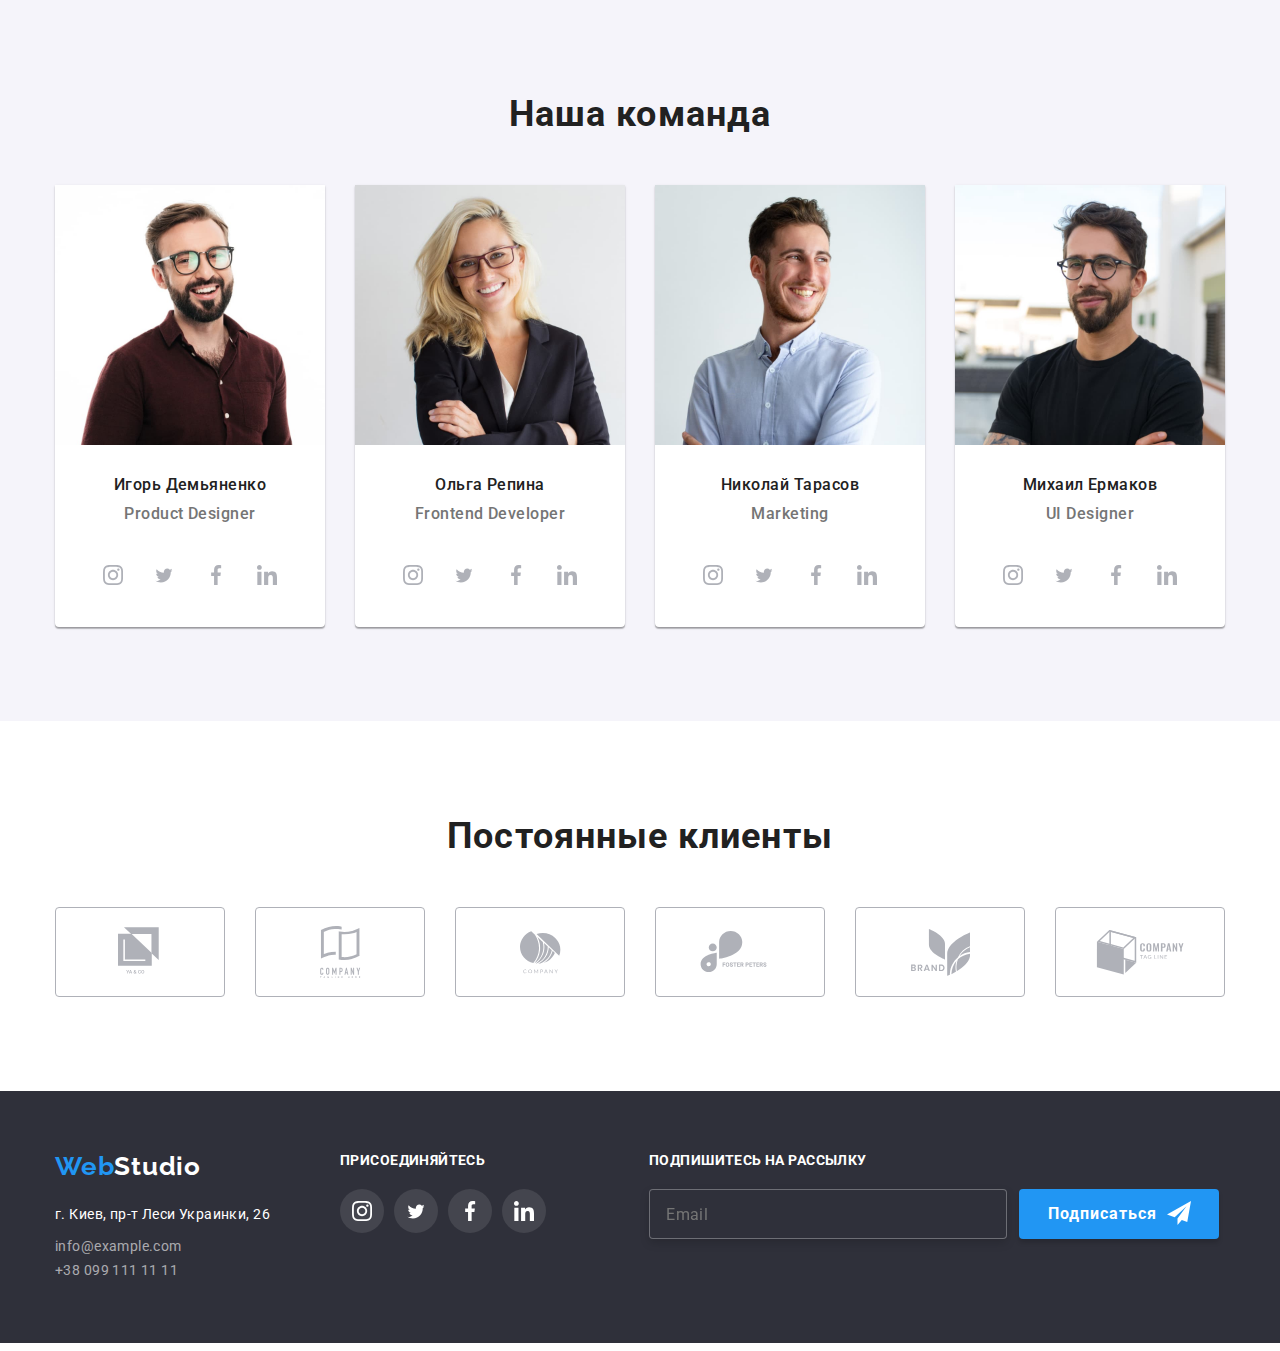
==== commit 74bccf7b: "next run" ====
--- a/index.html
+++ b/index.html
@@ -416,14 +416,14 @@
                     <p class="join-title">Подпишитесь на рассылку</p>
                     <form class="subscription-form" action="#">
                         <input class="subscription-field" type="email" name="subscription-field" placeholder="Email">
-                        <a class="subscription-btn-block">
-                            <button class="subscription-btn">Подписаться</button>
-                            <!-- <svg class="subscription-img">
-                                <use href="./img/sprite/symbol-defs-form.svg#icon-icon-send" width="24" height="24">
-                                </use>
-                            </svg> -->
-                            <img class="subscription-img" src="./img/form-icons/icon-send.svg" alt="">
-                        </a>
+                        <div class="subscription-btn-block">
+                            <button class="subscription-btn">Подписаться
+                                <svg class="subscription-img">
+                                    <use href="./img/sprite/symbol-defs-form.svg#icon-icon-send" width="24" height="24">
+                                    </use>
+                                </svg></button>
+                            <!-- <img class="subscription-img" src="./img/form-icons/icon-send.svg" alt=""> -->
+                        </div>
                     </form>
                 </section>
             </div>
--- a/css/styles.css
+++ b/css/styles.css
@@ -25,11 +25,12 @@
     margin-bottom: 0;
 }
 
-*:hover,
+
+/* *:hover,
 *:focus {
     color: var(--blue-text-color);
     transition: all 250ms cubic-bezier(0.4, 0, 0.2, 1);
-}
+} */
 
 body {
     background-color: var(--primary-white-color);
@@ -41,11 +42,11 @@
     text-decoration: none;
 }
 
-
-/* body a,
+body a,
 button:hover {
-    transition: all 750ms cubic-bezier(0.4, 0, 0.2, 1);
-} */
+    transition: 250ms cubic-bezier(0.4, 0, 0.2, 1);
+    cursor: pointer;
+}
 
 body a:focus,
 body a:hover {
@@ -869,6 +870,10 @@
     fill: var(--blue-text-color);
 }
 
+.close-btn:hover {
+    cursor: pointer;
+}
+
 .modal-form {
     display: flex;
     align-items: center;
@@ -912,6 +917,8 @@
     height: 40px;
     border: 1px solid rgba(33, 33, 33, 0.2);
     border-radius: 4px;
+    padding-left: 35px;
+    color: #000;
 }
 
 .modal-icon-item {
@@ -919,6 +926,8 @@
     top: 11px;
     left: 12px;
     bottom: 11px;
+    width: 18px;
+    height: 18px;
 }
 
 .input-block:hover .modal-icon-item {
@@ -926,6 +935,19 @@
 }
 
 .input-block:hover .modal-input-field {
+    border-color: var(--blue-text-color);
+    cursor: pointer;
+}
+
+.modal-input-field:focus+.modal-icon-item {
+    fill: var(--blue-text-color);
+}
+
+.modal-form:focus-within+.modal-input-field {
+    border-color: var(--blue-text-color);
+}
+
+.modal-input-field:focus {
     border-color: var(--blue-text-color);
 }
 
@@ -946,6 +968,11 @@
 
 .input-block:hover .modal-input-field-comment {
     border-color: var(--blue-text-color);
+    cursor: pointer;
+}
+
+.input-block:focus .modal-input-field-comment {
+    border-color: var(--blue-text-color);
 }
 
 .terms-accept {
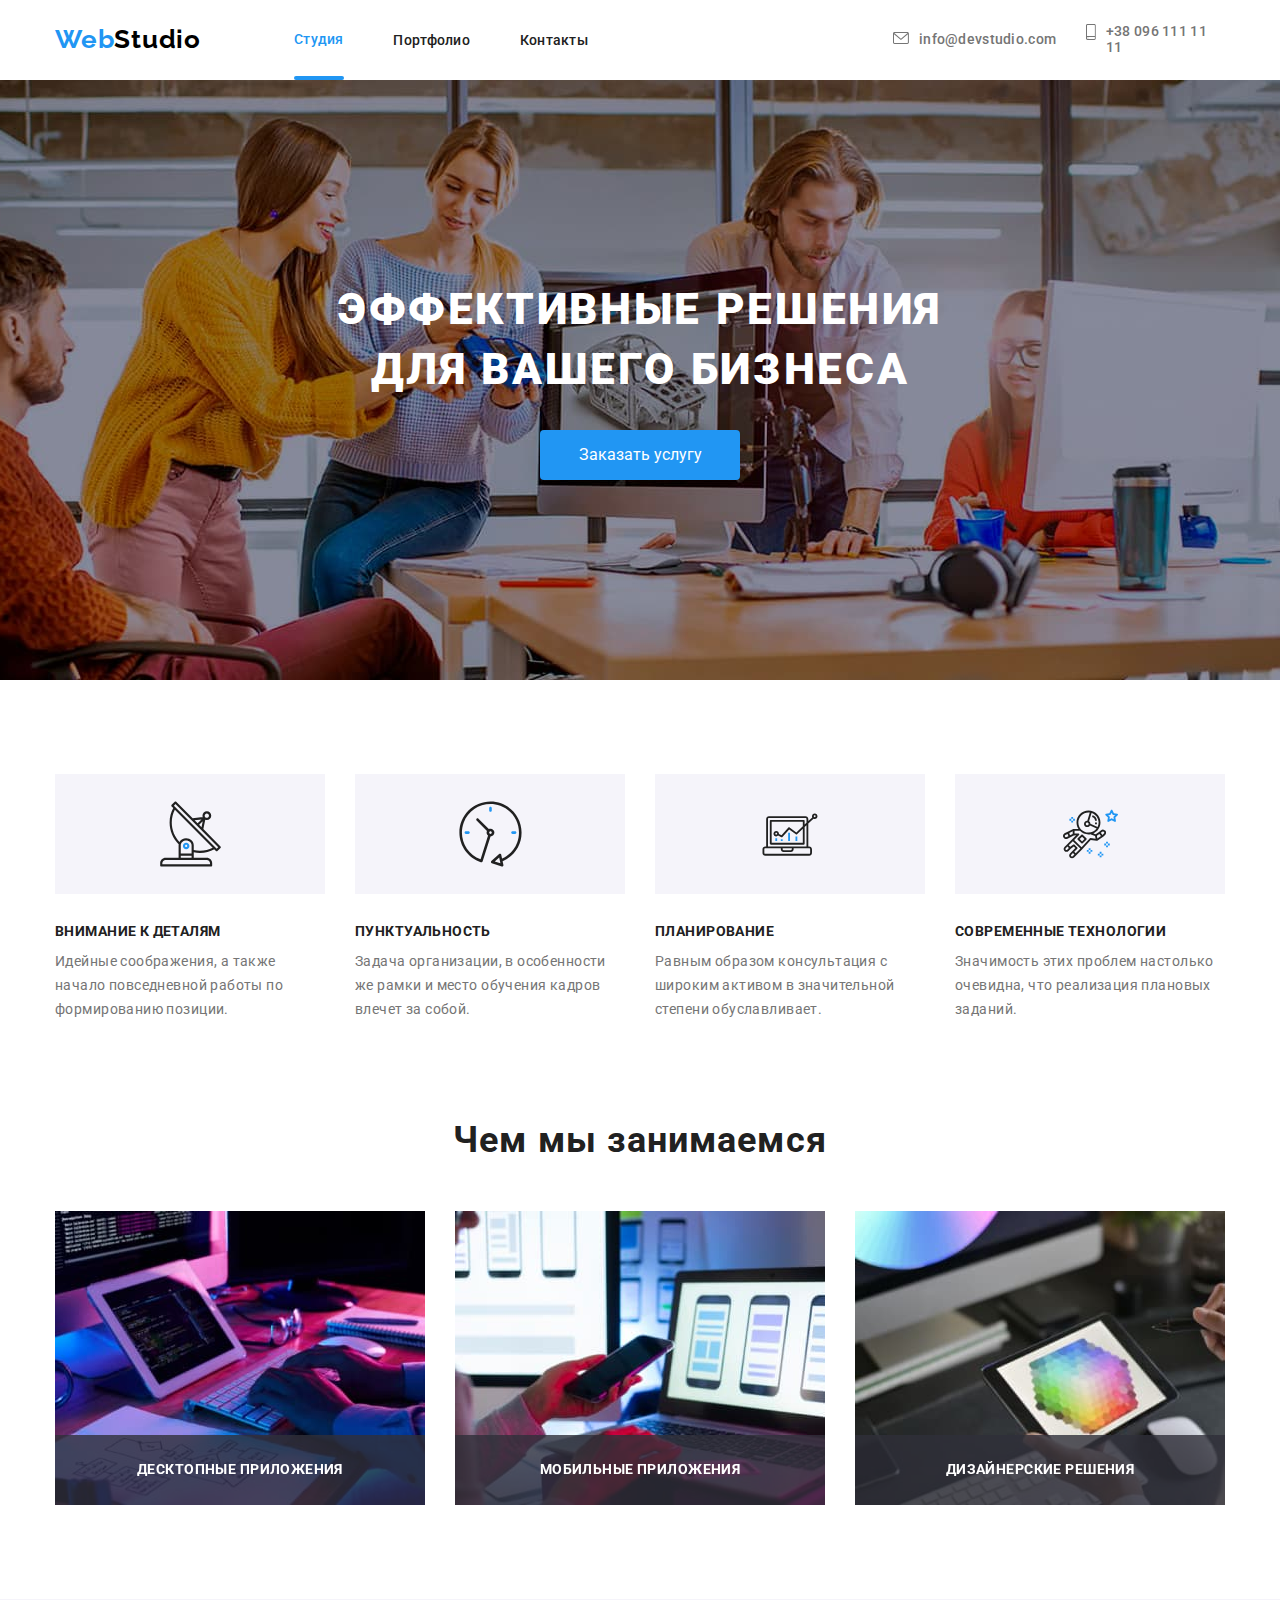
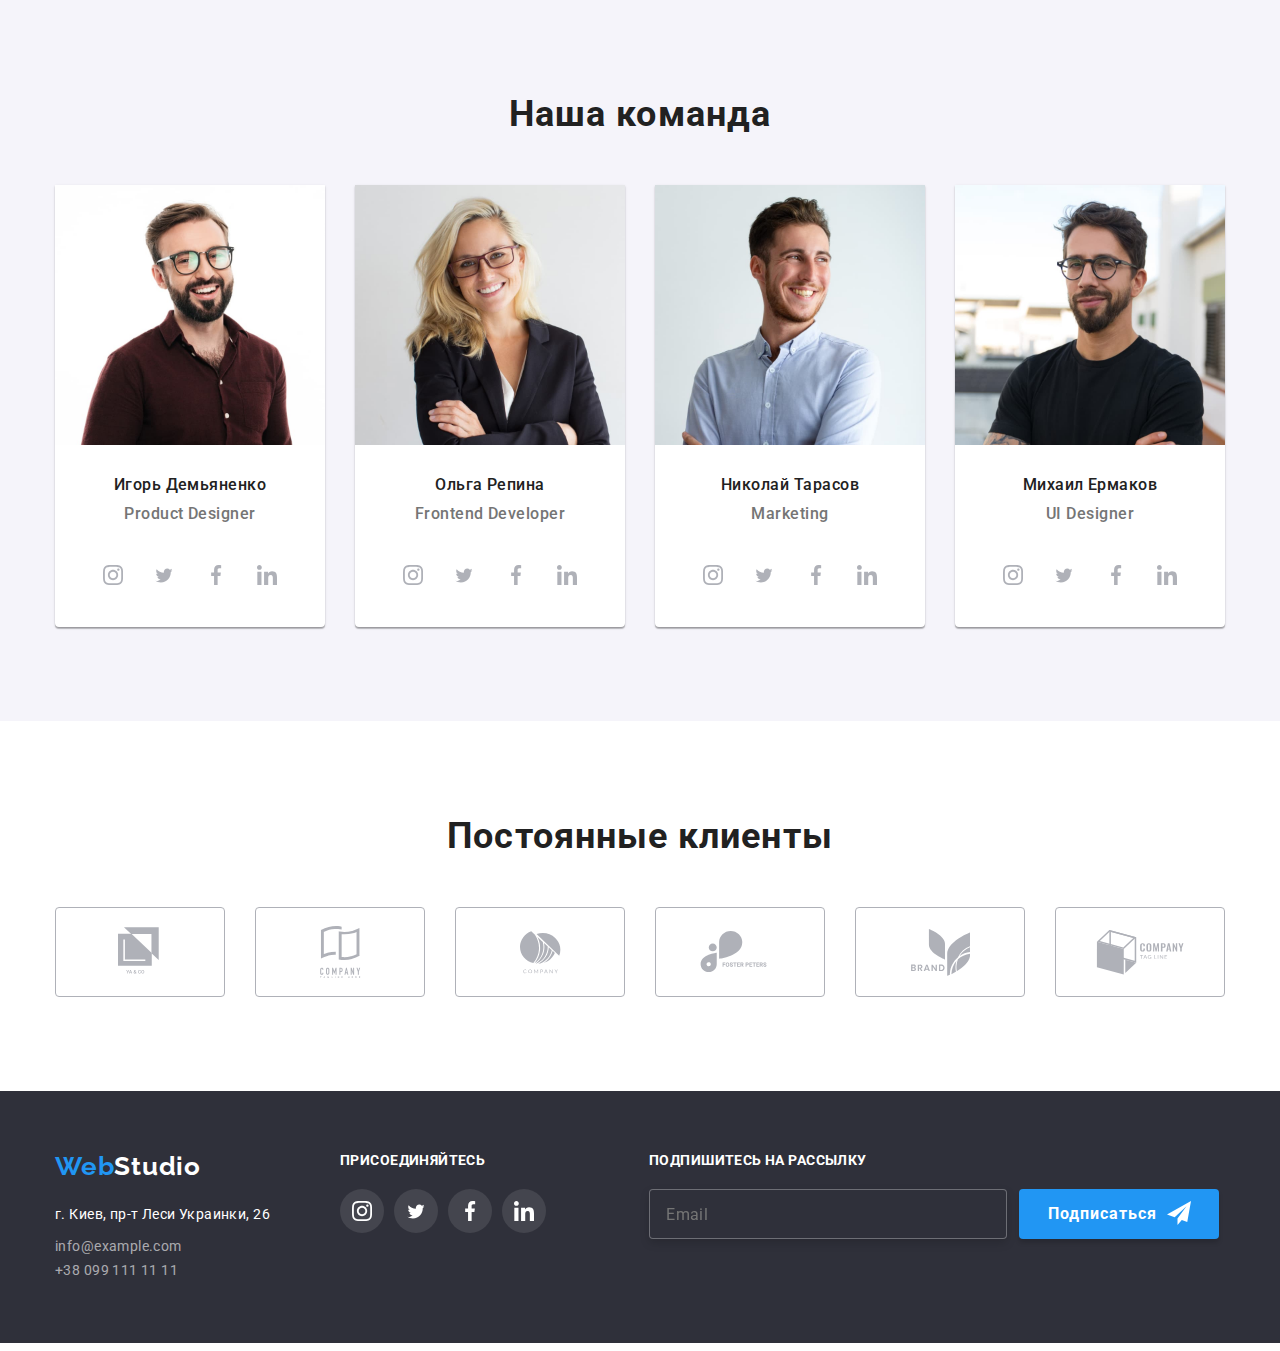
==== commit cf11e64d: "n" ====
--- a/index.html
+++ b/index.html
@@ -51,10 +51,9 @@
             <div class="main-container">
                 <div class="hero-block">
                     <h1 class="main-title">
-                        Эффективные решения </br>
-                        для вашего бизнеса
+                        Эффективные решения для вашего бизнеса
                     </h1>
-                    <button class="main-title-button" data-modal-open href="">Заказать услугу</button>
+                    <button class="main-title-button" data-modal-open>Заказать услугу</button>
 
                 </div>
             </div>
@@ -438,7 +437,7 @@
                     <use href="./img/sprite/symbol-defs-form.svg#icon-close-black-18dp"></use>
                 </svg>
             </div>
-            <form class="modal-form" action="">
+            <form class="modal-form" action="#">
                 <h3 class="modal-title">Оставьте свои данные, мы вам перезвоним</h3>
 
                 <div class="modal-row">
--- a/css/styles.css
+++ b/css/styles.css
@@ -143,11 +143,6 @@
     border-radius: 2px;
 }
 
-
-/* .current-page:hover::before {
-    opacity: 1;
-} */
-
 .contacts {
     display: flex;
     width: 100%;
@@ -211,7 +206,10 @@
 }
 
 .hero-block {
-    display: block;
+    display: flex;
+    justify-content: center;
+    flex-direction: column;
+    align-items: center;
     text-align: center;
     width: 1170px;
     height: 600px;
@@ -219,7 +217,7 @@
 }
 
 .main-title {
-    font-family: Roboto, sans-serif;
+    font-family: "Roboto", sans-serif;
     font-style: normal;
     font-weight: 900;
     font-size: 44px;
@@ -228,8 +226,10 @@
     letter-spacing: 0.06em;
     text-transform: uppercase;
     color: var(--primary-white-color);
-    padding-top: 200px;
+    width: 696px;
+    /* padding-top: 200px; */
     padding-bottom: 30px;
+    margin: 0, auto;
 }
 
 .secondary-title {
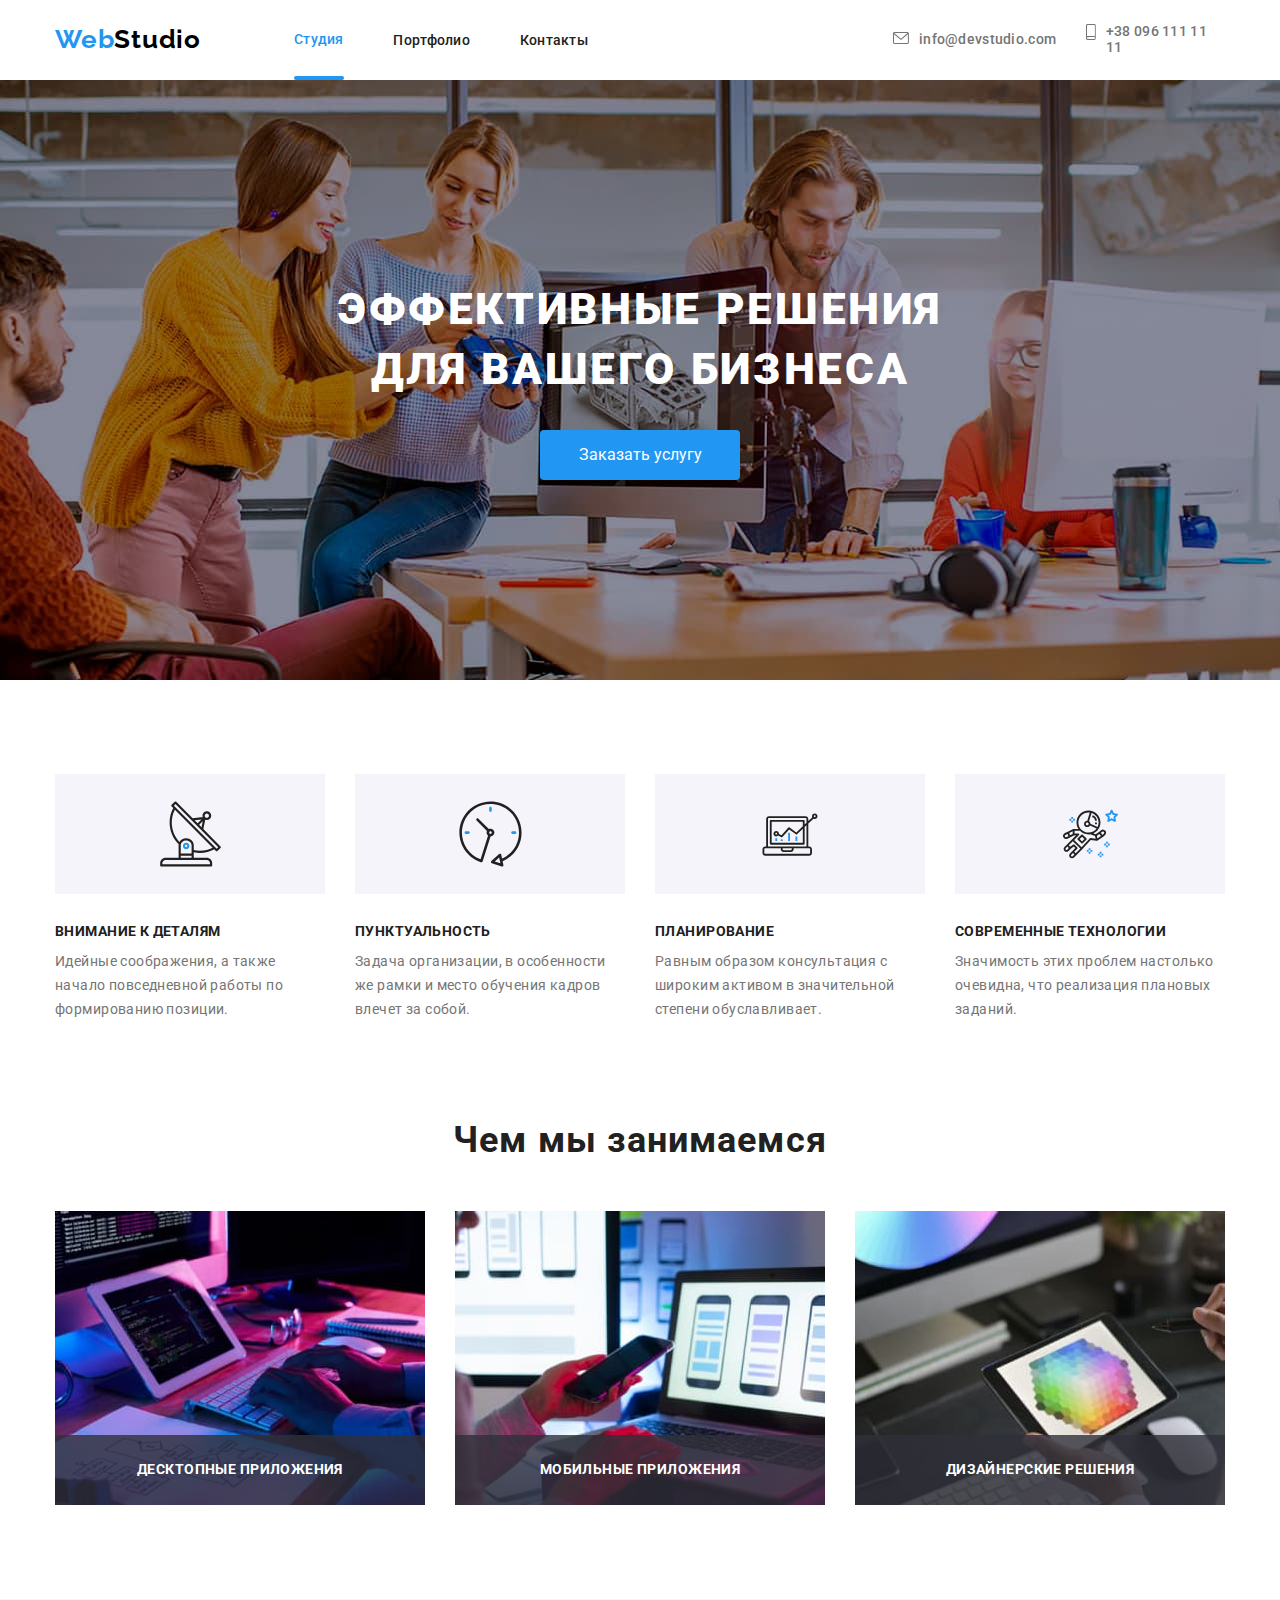
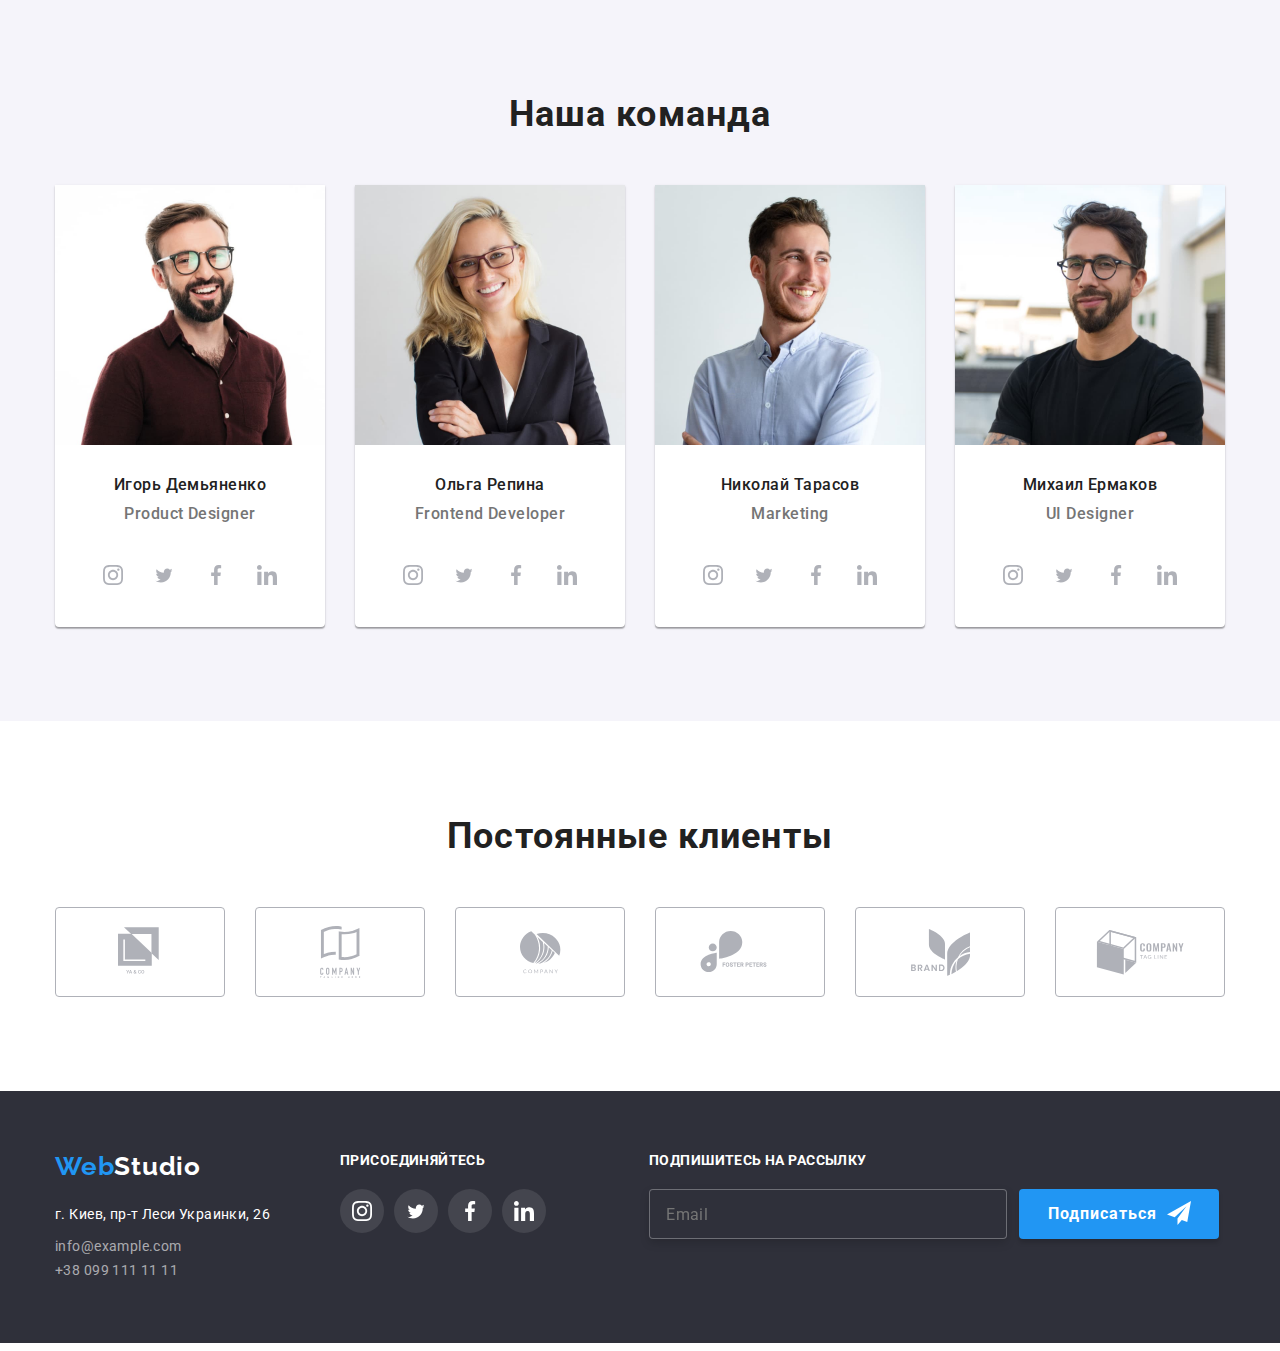
==== commit f807c6f7: "last change" ====
--- a/index.html
+++ b/index.html
@@ -318,29 +318,23 @@
                     </li>
                     <li>
                         <a class="clients-item" href="">
-
                             <svg class="client-image" width="41" height="43">
                                 <use href="./img/sprite/symbol-defs.svg#icon-logo-3"></use>
                             </svg>
-
-                        </a>
-                    </li>
-                    <li>
-                        <a class="clients-item" href="">
-
+                        </a>
+                    </li>
+                    <li>
+                        <a class="clients-item" href="">
                             <svg class="client-image" width="80" height="42">
                                 <use href="./img/sprite/symbol-defs.svg#icon-logo-4"></use>
                             </svg>
-
-                        </a>
-                    </li>
-                    <li>
-                        <a class="clients-item" href="">
-
+                        </a>
+                    </li>
+                    <li>
+                        <a class="clients-item" href="">
                             <svg class="client-image" width="59" height="47">
                                 <use href="./img/sprite/symbol-defs.svg#icon-logo-5"></use>
                             </svg>
-
                         </a>
                     </li>
                     <li>
--- a/css/styles.css
+++ b/css/styles.css
@@ -35,6 +35,7 @@
 body {
     background-color: var(--primary-white-color);
     font-family: "Roboto", sans-serif;
+    overflow-x: hidden;
 }
 
 body a {
@@ -349,7 +350,6 @@
     width: 100%;
     height: 70px;
     background: rgba(47, 48, 58, 0.8);
-    z-index: 1;
 }
 
 .occupation-description {
@@ -468,6 +468,7 @@
     box-sizing: border-box;
     border-radius: 4px;
     margin-right: 30px;
+    outline: none;
 }
 
 .clients-item:last-child {
@@ -609,13 +610,6 @@
 
 /* .whitetext:hover {
     color: var(--blue-text-color);
-} */
-
-.footer-icon-image {}
-
-
-/* .footer-icon-item:last-child {
-    margin-right: 0;
 } */
 
 .subscription {}
@@ -822,7 +816,7 @@
 }
 
 
-/*MODAL WINDOWS*/
+/*MODAL WINDOW*/
 
 .backdrop {
     position: fixed;
@@ -831,6 +825,7 @@
     width: 100%;
     height: 100%;
     background-color: rgba(0, 0, 0, 0.2);
+    overflow-y: hidden;
 }
 
 .backdrop.is-hidden {
@@ -919,6 +914,7 @@
     border-radius: 4px;
     padding-left: 35px;
     color: #000;
+    outline: none;
 }
 
 .modal-icon-item {
@@ -959,11 +955,15 @@
     border: 1px solid rgba(33, 33, 33, 0.2);
     border-radius: 4px;
     font-weight: normal;
-    font-size: 12px;
-    line-height: 14px;
+    /* font-family: inherit;
+    font-size: 100%;
+    line-height: 1.15; */
+    font-size: 16px;
+    line-height: 18px;
     letter-spacing: 0.01em;
-    color: rgba(117, 117, 117, 0.5);
+    color: #000;
     padding: 12px 16px;
+    outline: none;
 }
 
 .input-block:hover .modal-input-field-comment {
@@ -971,7 +971,7 @@
     cursor: pointer;
 }
 
-.input-block:focus .modal-input-field-comment {
+.modal-input-field-comment:focus {
     border-color: var(--blue-text-color);
 }
 
